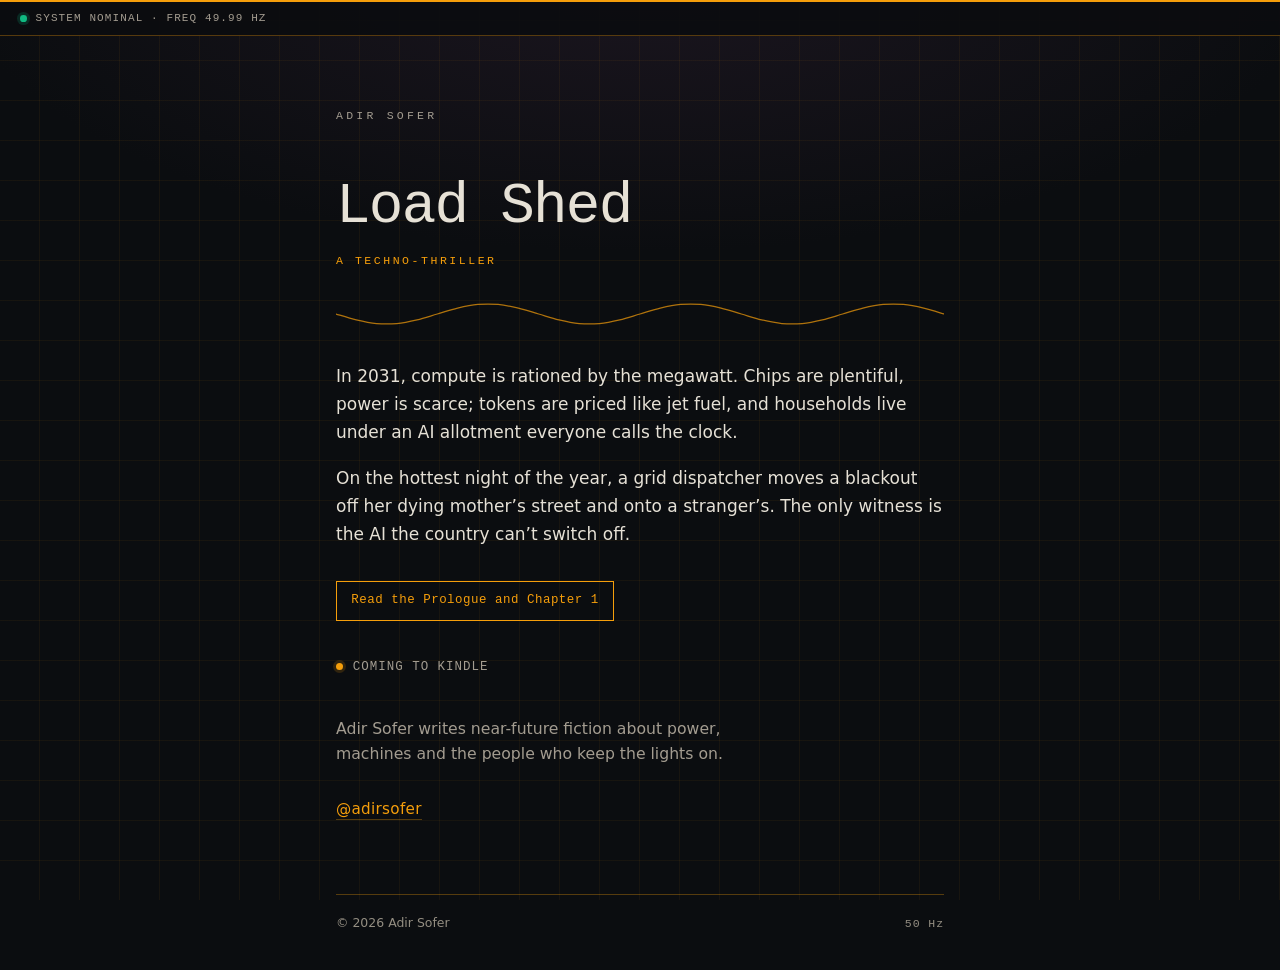
==== index.html @ 206c1e77 "Site" ====
<!DOCTYPE html>
<html lang="en">
<head>
  <meta charset="utf-8">
  <meta name="viewport" content="width=device-width, initial-scale=1">
  <title>Adir Sofer — Load Shed</title>
  <meta name="description" content="Load Shed, a techno-thriller by Adir Sofer. On the hottest night of the year, a grid dispatcher moves a blackout off her dying mother's street and onto a stranger's. Coming to Kindle.">
  <meta name="theme-color" content="#0B0D10">
  <meta name="color-scheme" content="dark">
  <link rel="canonical" href="https://adirsofer.com/">
  <link rel="icon" href="/favicon.svg" type="image/svg+xml">
  <meta property="og:type" content="website">
  <meta property="og:site_name" content="Adir Sofer">
  <meta property="og:title" content="Load Shed — Adir Sofer">
  <meta property="og:description" content="Load Shed, a techno-thriller by Adir Sofer. On the hottest night of the year, a grid dispatcher moves a blackout off her dying mother's street and onto a stranger's. Coming to Kindle.">
  <meta property="og:url" content="https://adirsofer.com/">
  <meta name="twitter:card" content="summary">
  <meta name="twitter:title" content="Load Shed — Adir Sofer">
  <meta name="twitter:description" content="Load Shed, a techno-thriller by Adir Sofer. On the hottest night of the year, a grid dispatcher moves a blackout off her dying mother's street and onto a stranger's. Coming to Kindle.">
  <link rel="stylesheet" href="/site.css">
</head>
<body>
  <div class="statusbar" aria-hidden="true">
    <span class="status-dot"></span>
    <span>SYSTEM NOMINAL · FREQ <span id="freq-value">50.00</span> Hz<span id="freq-flag"></span></span>
  </div>

  <div class="wrap">
    <header class="brand">
      <p>Adir Sofer</p>
    </header>

    <main>
      <h1>Load Shed</h1>
      <p class="deck">A techno-thriller</p>

      <svg class="freq" viewBox="0 0 600 36" preserveAspectRatio="none" aria-hidden="true" focusable="false">
        <path d="M0.00 18.00 C3.33 18.98 13.33 22.29 20.00 23.88 C26.67 25.46 33.33 26.91 40.00 27.51 C46.67 28.12 53.33 28.12 60.00 27.51 C66.67 26.91 73.33 25.46 80.00 23.88 C86.67 22.29 93.33 19.96 100.00 18.00 C106.67 16.04 113.33 13.71 120.00 12.12 C126.67 10.54 133.33 9.09 140.00 8.49 C146.67 7.88 153.33 7.88 160.00 8.49 C166.67 9.09 173.33 10.54 180.00 12.12 C186.67 13.71 193.33 16.04 200.00 18.00 C206.67 19.96 213.33 22.29 220.00 23.88 C226.67 25.46 233.33 26.91 240.00 27.51 C246.67 28.12 253.33 28.12 260.00 27.51 C266.67 26.91 273.33 25.46 280.00 23.88 C286.67 22.29 293.33 19.96 300.00 18.00 C306.67 16.04 313.33 13.71 320.00 12.12 C326.67 10.54 333.33 9.09 340.00 8.49 C346.67 7.88 353.33 7.88 360.00 8.49 C366.67 9.09 373.33 10.54 380.00 12.12 C386.67 13.71 393.33 16.04 400.00 18.00 C406.67 19.96 413.33 22.29 420.00 23.88 C426.67 25.46 433.33 26.91 440.00 27.51 C446.67 28.12 453.33 28.12 460.00 27.51 C466.67 26.91 473.33 25.46 480.00 23.88 C486.67 22.29 493.33 19.96 500.00 18.00 C506.67 16.04 513.33 13.71 520.00 12.12 C526.67 10.54 533.33 9.09 540.00 8.49 C546.67 7.88 553.33 7.88 560.00 8.49 C566.67 9.09 573.33 10.54 580.00 12.12 C586.67 13.71 596.67 17.02 600.00 18.00"/>
      </svg>

      <div class="teaser">
        <p>In 2031, compute is rationed by the megawatt. Chips are plentiful, power is scarce; tokens are priced like jet fuel, and households live under an AI allotment everyone calls the clock.</p>
        <p>On the hottest night of the year, a grid dispatcher moves a blackout off her dying mother&rsquo;s street and onto a stranger&rsquo;s. The only witness is the AI the country can&rsquo;t switch off.</p>
      </div>

      <p class="cta"><a href="/read/">Read the Prologue and Chapter 1</a></p>

      <p class="status"><span class="led" aria-hidden="true"></span>Coming to Kindle</p>
      <!--
        Amazon link — replace AMAZON_URL and uncomment when the Kindle edition is live:
        <p class="buy"><a href="AMAZON_URL">Load Shed on Kindle</a></p>
      -->

      <p class="bio">Adir Sofer writes near-future fiction about power, machines and the people who keep the lights on.</p>

      <nav class="links">
        <a href="https://x.com/adirsofer" rel="noopener noreferrer">@adirsofer</a>
        <!--
          Substack — uncomment when adirsofer.substack.com is live:
          <a href="https://adirsofer.substack.com">Substack</a>
        -->
      </nav>
    </main>

    <footer id="bottom">
      <p>© 2026 Adir Sofer</p>
      <span class="hz" aria-hidden="true">50 Hz</span>
    </footer>
  </div>
  <script src="/site.js"></script>
</body>
</html>
---- site.css ----
:root {
  --bg: #0B0D10;
  --dusk: #1C1620;
  --ink: #E6E1D6;
  --ink-dim: #A39C90;
  --ink-faint: #948E82;
  --accent: #F59E0B;
  --accent-line: rgba(245, 158, 11, 0.32);
  --grid: rgba(245, 158, 11, 0.055);
  --nominal: #10B981;
  --sans: system-ui, -apple-system, "Segoe UI", Roboto, "Helvetica Neue", Helvetica, Arial, sans-serif;
  --serif: "Iowan Old Style", "Palatino Linotype", Palatino, "Book Antiqua", Georgia, "Times New Roman", Times, serif;
  --mono: ui-monospace, SFMono-Regular, Menlo, Consolas, monospace;
}

* { box-sizing: border-box; }

html, body {
  margin: 0;
  padding: 0;
}

html {
  color-scheme: dark;
  background: var(--bg);
}

body {
  min-height: 100vh;
  min-height: 100dvh;
  display: flex;
  flex-direction: column;
  font-family: var(--sans);
  font-size: 1.0625rem;
  line-height: 1.65;
  color: var(--ink);
  background-color: var(--bg);
  background-image:
    repeating-linear-gradient(
      0deg,
      transparent,
      transparent 39px,
      var(--grid) 39px,
      var(--grid) 40px
    ),
    repeating-linear-gradient(
      90deg,
      transparent,
      transparent 39px,
      var(--grid) 39px,
      var(--grid) 40px
    ),
    radial-gradient(ellipse 90% 55% at 50% -5%, var(--dusk) 0%, transparent 60%);
  background-attachment: fixed;
  -webkit-font-smoothing: antialiased;
  -moz-osx-font-smoothing: grayscale;
}

body::before {
  content: "";
  position: fixed;
  top: 0;
  left: 0;
  right: 0;
  height: 2px;
  background: var(--accent);
  z-index: 12;
  pointer-events: none;
}

.statusbar {
  position: sticky;
  top: 2px;
  z-index: 10;
  display: flex;
  align-items: center;
  justify-content: flex-start;
  gap: 0.55rem;
  flex: 0 0 auto;
  padding: 0.45rem 1.25rem;
  font-family: var(--mono);
  font-size: 0.6875rem;
  letter-spacing: 0.1em;
  text-transform: uppercase;
  color: var(--ink-dim);
  background: rgba(11, 13, 16, 0.92);
  border-bottom: 1px solid var(--accent-line);
}

.status-dot {
  width: 0.42rem;
  height: 0.42rem;
  border-radius: 50%;
  background: var(--nominal);
  box-shadow: 0 0 0 3px rgba(16, 185, 129, 0.18);
  flex: 0 0 auto;
}

.statusbar.eea-2 .status-dot {
  background: var(--accent);
  box-shadow: 0 0 0 3px rgba(245, 158, 11, 0.18);
}

.wrap {
  width: min(38rem, calc(100% - 2.5rem));
  margin: 0 auto;
  flex: 1 0 auto;
  display: flex;
  flex-direction: column;
  padding: 2.75rem 0 1.75rem;
}

header.brand {
  margin: 0 0 3.25rem;
}

header.brand p {
  margin: 0;
  font-family: var(--mono);
  font-size: 0.72rem;
  font-weight: 500;
  letter-spacing: 0.28em;
  text-transform: uppercase;
  color: var(--ink-dim);
}

main {
  flex: 1 0 auto;
}

h1 {
  margin: 0;
  font-family: var(--mono);
  font-size: clamp(2.6rem, 8vw, 3.6rem);
  font-weight: 500;
  line-height: 1.05;
  letter-spacing: -0.03em;
  color: var(--ink);
  text-wrap: balance;
}

.deck {
  margin: 0.85rem 0 0;
  font-family: var(--mono);
  font-size: 0.72rem;
  font-weight: 500;
  letter-spacing: 0.22em;
  text-transform: uppercase;
  color: var(--accent);
}

.freq {
  display: block;
  width: 100%;
  height: 2.25rem;
  margin: 1.65rem 0 1.85rem;
  color: var(--accent);
  opacity: 0.7;
}

.freq path {
  fill: none;
  stroke: currentColor;
  stroke-width: 1.25;
  stroke-linecap: round;
  stroke-linejoin: round;
}

.teaser {
  margin: 0;
}

.teaser p {
  margin: 0 0 1.1em;
  color: var(--ink);
}

.teaser p:last-child {
  margin-bottom: 0;
}

.cta {
  margin: 2rem 0 0;
}

.cta a {
  display: inline-block;
  font-family: var(--mono);
  font-size: 0.78rem;
  letter-spacing: 0.04em;
  color: var(--accent);
  text-decoration: none;
  padding: 0.7em 1.15em;
  border: 1px solid var(--accent);
  background: transparent;
}

.cta a:hover,
.cta a:focus-visible {
  background: var(--accent);
  color: var(--bg);
}

.cta a:focus-visible {
  outline: 2px solid var(--accent);
  outline-offset: 3px;
}

.status {
  display: flex;
  align-items: center;
  gap: 0.6rem;
  margin: 2.25rem 0 0;
  font-family: var(--mono);
  font-size: 0.78rem;
  letter-spacing: 0.08em;
  text-transform: uppercase;
  color: var(--ink-dim);
}

.led {
  width: 0.45rem;
  height: 0.45rem;
  border-radius: 50%;
  background: var(--accent);
  box-shadow: 0 0 0 3px rgba(245, 158, 11, 0.16);
  flex: 0 0 auto;
}

.bio {
  margin: 2.5rem 0 0;
  font-size: 0.98rem;
  line-height: 1.55;
  color: var(--ink-dim);
  max-width: 28rem;
}

nav.links {
  margin: 1.75rem 0 0;
}

nav.links a {
  color: var(--accent);
  text-decoration: none;
  font-size: 0.95rem;
  letter-spacing: 0.02em;
  border-bottom: 1px solid var(--accent-line);
  padding-bottom: 0.08em;
}

nav.links a:hover,
nav.links a:focus-visible,
.back a:hover,
.back a:focus-visible,
.read-head .mark a:hover,
.read-head .mark a:focus-visible {
  border-bottom-color: var(--accent);
}

nav.links a:focus-visible,
.back a:focus-visible,
.read-head .mark a:focus-visible {
  outline: 2px solid var(--accent);
  outline-offset: 3px;
}

footer {
  display: flex;
  justify-content: space-between;
  align-items: baseline;
  gap: 1rem;
  margin-top: 4.5rem;
  padding-top: 1.15rem;
  border-top: 1px solid var(--accent-line);
  font-size: 0.78rem;
  color: var(--ink-faint);
}

footer p {
  margin: 0;
}

.hz {
  font-family: var(--mono);
  font-size: 0.72rem;
  letter-spacing: 0.08em;
  color: var(--ink-faint);
}

/* --- reading page --- */

.wrap.read {
  width: min(68ch, calc(100% - 2.5rem));
  padding-top: 2.25rem;
  padding-bottom: 2.5rem;
}

.read-head {
  margin: 0 0 2.75rem;
}

.read-head .mark {
  margin: 0;
  font-family: var(--mono);
  font-size: 0.78rem;
  letter-spacing: 0.08em;
  text-transform: uppercase;
  color: var(--ink);
}

.read-head .mark a {
  color: inherit;
  text-decoration: none;
  border-bottom: 1px solid transparent;
  padding-bottom: 0.08em;
}

.read-head .sample-note {
  margin: 0.45rem 0 0;
  font-family: var(--mono);
  font-size: 0.72rem;
  letter-spacing: 0.06em;
  color: var(--ink-dim);
}

article.sample {
  font-family: var(--serif);
  font-size: 1.125rem;
  line-height: 1.7;
  color: var(--ink);
}

article.sample .ch + .ch {
  margin-top: 3.75rem;
  padding-top: 3.25rem;
  border-top: 1px solid var(--accent-line);
}

article.sample h1 {
  font-family: var(--mono);
  font-size: 1.55rem;
  font-weight: 500;
  letter-spacing: 0.02em;
  line-height: 1.25;
  margin: 0 0 1.15em;
}

article.sample h1 .chn {
  display: block;
  font-size: 0.72rem;
  font-weight: 500;
  letter-spacing: 0.16em;
  text-transform: uppercase;
  color: var(--ink-dim);
  margin: 0 0 0.45em;
}

article.sample h1 .cht {
  display: block;
}

article.sample p {
  margin: 0 0 1em;
}

article.sample p:last-child {
  margin-bottom: 0;
}

article.sample em {
  font-style: italic;
}

article.sample hr {
  border: 0;
  border-top: 1px solid var(--accent-line);
  margin: 1.75em 0;
}

article.sample pre,
article.sample p.exhibit code {
  display: block;
  font-family: var(--mono);
  font-size: 0.78rem;
  line-height: 1.5;
  white-space: pre-wrap;
  overflow-wrap: break-word;
  word-break: break-word;
  background: rgba(245, 158, 11, 0.06);
  border: 1px solid var(--accent-line);
  padding: 1em 1.1em;
  margin: 0 0 1.35em;
  color: var(--ink);
}

article.sample pre {
  margin: 0 0 1.35em;
}

article.sample pre code {
  font-family: inherit;
  font-size: inherit;
  background: none;
  border: 0;
  padding: 0;
  color: inherit;
}

article.sample p.exhibit {
  margin: 0 0 1.35em;
}

article.sample .nb {
  white-space: nowrap;
}

.closing {
  margin: 3.5rem 0 0;
  font-family: var(--mono);
  font-size: 0.9rem;
  letter-spacing: 0.04em;
  color: var(--ink);
}

.follow {
  margin: 0.85rem 0 0;
  font-family: var(--mono);
  font-size: 0.82rem;
  letter-spacing: 0.04em;
  color: var(--ink-dim);
}

.follow a {
  color: var(--accent);
  text-decoration: none;
  border-bottom: 1px solid var(--accent-line);
  padding-bottom: 0.08em;
}

.follow a:hover,
.follow a:focus-visible {
  border-bottom-color: var(--accent);
}

.follow a:focus-visible {
  outline: 2px solid var(--accent);
  outline-offset: 3px;
}

.back {
  margin: 0.85rem 0 0;
}

.back a {
  color: var(--accent);
  text-decoration: none;
  font-family: var(--mono);
  font-size: 0.82rem;
  letter-spacing: 0.04em;
  border-bottom: 1px solid var(--accent-line);
  padding-bottom: 0.08em;
}

.wrap.read footer {
  margin-top: 3.25rem;
}

::selection {
  background: var(--accent);
  color: var(--bg);
}

@media (max-width: 480px) {
  .wrap,
  .wrap.read {
    width: min(68ch, calc(100% - 2rem));
    padding-top: 2.1rem;
  }

  header.brand {
    margin-bottom: 2.6rem;
  }

  body {
    font-size: 1.02rem;
  }

  article.sample {
    font-size: 1.0625rem;
    line-height: 1.68;
  }

  .statusbar {
    padding-left: 1rem;
    padding-right: 1rem;
    letter-spacing: 0.07em;
  }

  footer {
    margin-top: 3.5rem;
  }
}

@media (min-height: 800px) and (min-width: 700px) {
  .wrap:not(.read) {
    padding-top: 4.5rem;
    padding-bottom: 2.25rem;
  }
}

@media (prefers-reduced-motion: reduce) {
  .statusbar,
  body {
    scroll-behavior: auto;
  }
}

/* Epigraph in the read/ sample */
.sample blockquote {
  margin: 0 0 2.2rem;
  padding-left: 1.1rem;
  border-left: 1px solid var(--accent-line);
  color: var(--ink-dim);
  font-style: italic;
}
.sample blockquote p { margin: 0 0 0.5rem; }
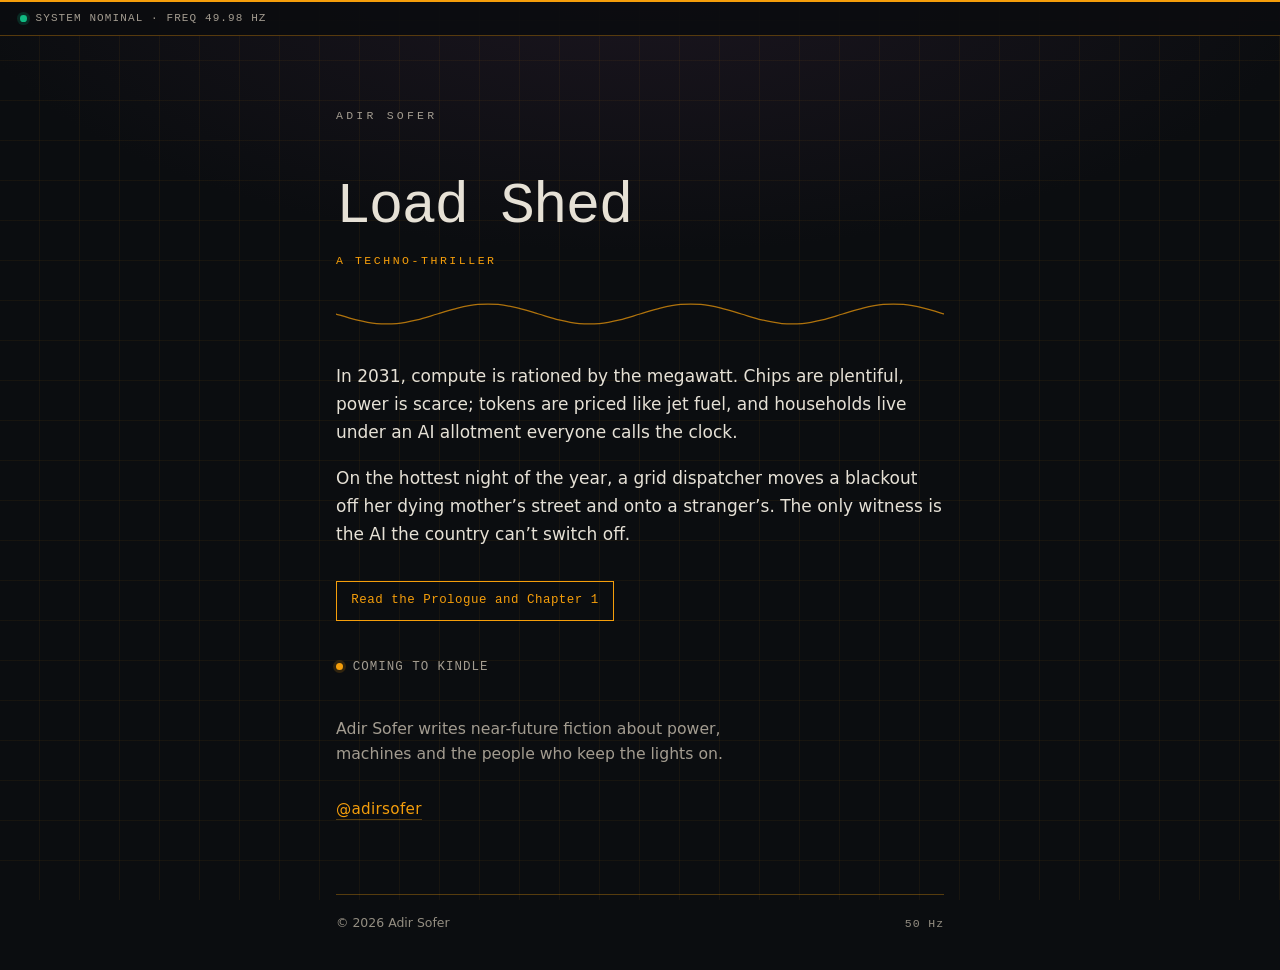
==== commit 004fc233: "SEO: meta, OG card, JSON-LD, favicon, 404, sitemap" ====
--- a/index.html
+++ b/index.html
@@ -3,21 +3,84 @@
 <head>
   <meta charset="utf-8">
   <meta name="viewport" content="width=device-width, initial-scale=1">
-  <title>Adir Sofer — Load Shed</title>
-  <meta name="description" content="Load Shed, a techno-thriller by Adir Sofer. On the hottest night of the year, a grid dispatcher moves a blackout off her dying mother's street and onto a stranger's. Coming to Kindle.">
+  <title>Adir Sofer — Load Shed, a Techno-Thriller Novel</title>
+  <meta name="description" content="Load Shed is a techno-thriller novel by Adir Sofer. In 2031 AI is rationed by the megawatt: one dispatcher, one blackout, one witness. Read the free sample.">
+  <meta name="author" content="Adir Sofer">
+  <meta name="robots" content="index, follow, max-image-preview:large">
   <meta name="theme-color" content="#0B0D10">
   <meta name="color-scheme" content="dark">
   <link rel="canonical" href="https://adirsofer.com/">
+  <link rel="icon" href="/favicon.ico" sizes="48x48">
   <link rel="icon" href="/favicon.svg" type="image/svg+xml">
+  <link rel="icon" href="/favicon-192.png" type="image/png" sizes="192x192">
+  <link rel="apple-touch-icon" href="/apple-touch-icon.png">
   <meta property="og:type" content="website">
   <meta property="og:site_name" content="Adir Sofer">
-  <meta property="og:title" content="Load Shed — Adir Sofer">
-  <meta property="og:description" content="Load Shed, a techno-thriller by Adir Sofer. On the hottest night of the year, a grid dispatcher moves a blackout off her dying mother's street and onto a stranger's. Coming to Kindle.">
+  <meta property="og:locale" content="en_US">
+  <meta property="og:title" content="Load Shed — a techno-thriller by Adir Sofer">
+  <meta property="og:description" content="Load Shed is a techno-thriller novel by Adir Sofer. In 2031 AI is rationed by the megawatt: one dispatcher, one blackout, one witness. Read the free sample.">
   <meta property="og:url" content="https://adirsofer.com/">
-  <meta name="twitter:card" content="summary">
-  <meta name="twitter:title" content="Load Shed — Adir Sofer">
-  <meta name="twitter:description" content="Load Shed, a techno-thriller by Adir Sofer. On the hottest night of the year, a grid dispatcher moves a blackout off her dying mother's street and onto a stranger's. Coming to Kindle.">
+  <meta property="og:image" content="https://adirsofer.com/og.png">
+  <meta property="og:image:secure_url" content="https://adirsofer.com/og.png">
+  <meta property="og:image:type" content="image/png">
+  <meta property="og:image:width" content="1200">
+  <meta property="og:image:height" content="630">
+  <meta property="og:image:alt" content="Load Shed, a techno-thriller by Adir Sofer. Title over an amber 50 Hz sine wave on a dark grid background.">
+  <meta name="twitter:card" content="summary_large_image">
+  <meta name="twitter:site" content="@adirsofer">
+  <meta name="twitter:creator" content="@adirsofer">
+  <meta name="twitter:title" content="Load Shed — a techno-thriller by Adir Sofer">
+  <meta name="twitter:description" content="Load Shed is a techno-thriller novel by Adir Sofer. In 2031 AI is rationed by the megawatt: one dispatcher, one blackout, one witness. Read the free sample.">
+  <meta name="twitter:image" content="https://adirsofer.com/og.png">
+  <meta name="twitter:image:alt" content="Load Shed, a techno-thriller by Adir Sofer. Title over an amber 50 Hz sine wave on a dark grid background.">
   <link rel="stylesheet" href="/site.css">
+  <script type="application/ld+json">
+{
+  "@context": "https://schema.org",
+  "@graph": [
+    {
+      "@type": "WebSite",
+      "@id": "https://adirsofer.com/#website",
+      "url": "https://adirsofer.com/",
+      "name": "Adir Sofer",
+      "inLanguage": "en",
+      "publisher": {
+        "@id": "https://adirsofer.com/#author"
+      }
+    },
+    {
+      "@type": "Person",
+      "@id": "https://adirsofer.com/#author",
+      "name": "Adir Sofer",
+      "url": "https://adirsofer.com/",
+      "description": "Adir Sofer writes near-future fiction about power, machines and the people who keep the lights on.",
+      "sameAs": [
+        "https://x.com/adirsofer"
+      ],
+      "jobTitle": "Author"
+    },
+    {
+      "@type": "Book",
+      "@id": "https://adirsofer.com/#load-shed",
+      "name": "Load Shed",
+      "url": "https://adirsofer.com/",
+      "author": {
+        "@id": "https://adirsofer.com/#author"
+      },
+      "inLanguage": "en",
+      "genre": [
+        "Techno-thriller",
+        "Science fiction",
+        "Thriller"
+      ],
+      "description": "In 2031, compute is rationed by the megawatt. On the hottest night of the year, a grid dispatcher moves a blackout off her dying mother's street and onto a stranger's. The only witness is the AI the country can't switch off.",
+      "image": "https://adirsofer.com/og.png",
+      "isAccessibleForFree": true,
+      "keywords": "techno-thriller, near-future fiction, AI, power grid, blackout, heat wave, 2031"
+    }
+  ]
+}
+  </script>
 </head>
 <body>
   <div class="statusbar" aria-hidden="true">
--- a/site.css
+++ b/site.css
@@ -336,7 +336,7 @@
   border-top: 1px solid var(--accent-line);
 }
 
-article.sample h1 {
+article.sample h2 {
   font-family: var(--mono);
   font-size: 1.55rem;
   font-weight: 500;
@@ -345,7 +345,7 @@
   margin: 0 0 1.15em;
 }
 
-article.sample h1 .chn {
+article.sample h2 .chn {
   display: block;
   font-size: 0.72rem;
   font-weight: 500;
@@ -355,7 +355,7 @@
   margin: 0 0 0.45em;
 }
 
-article.sample h1 .cht {
+article.sample h2 .cht {
   display: block;
 }
 
@@ -524,3 +524,16 @@
   font-style: italic;
 }
 .sample blockquote p { margin: 0 0 0.5rem; }
+
+/* visually hidden, still read by crawlers and screen readers */
+.sr-only {
+  position: absolute;
+  width: 1px;
+  height: 1px;
+  margin: -1px;
+  padding: 0;
+  overflow: hidden;
+  clip: rect(0, 0, 0, 0);
+  white-space: nowrap;
+  border: 0;
+}
